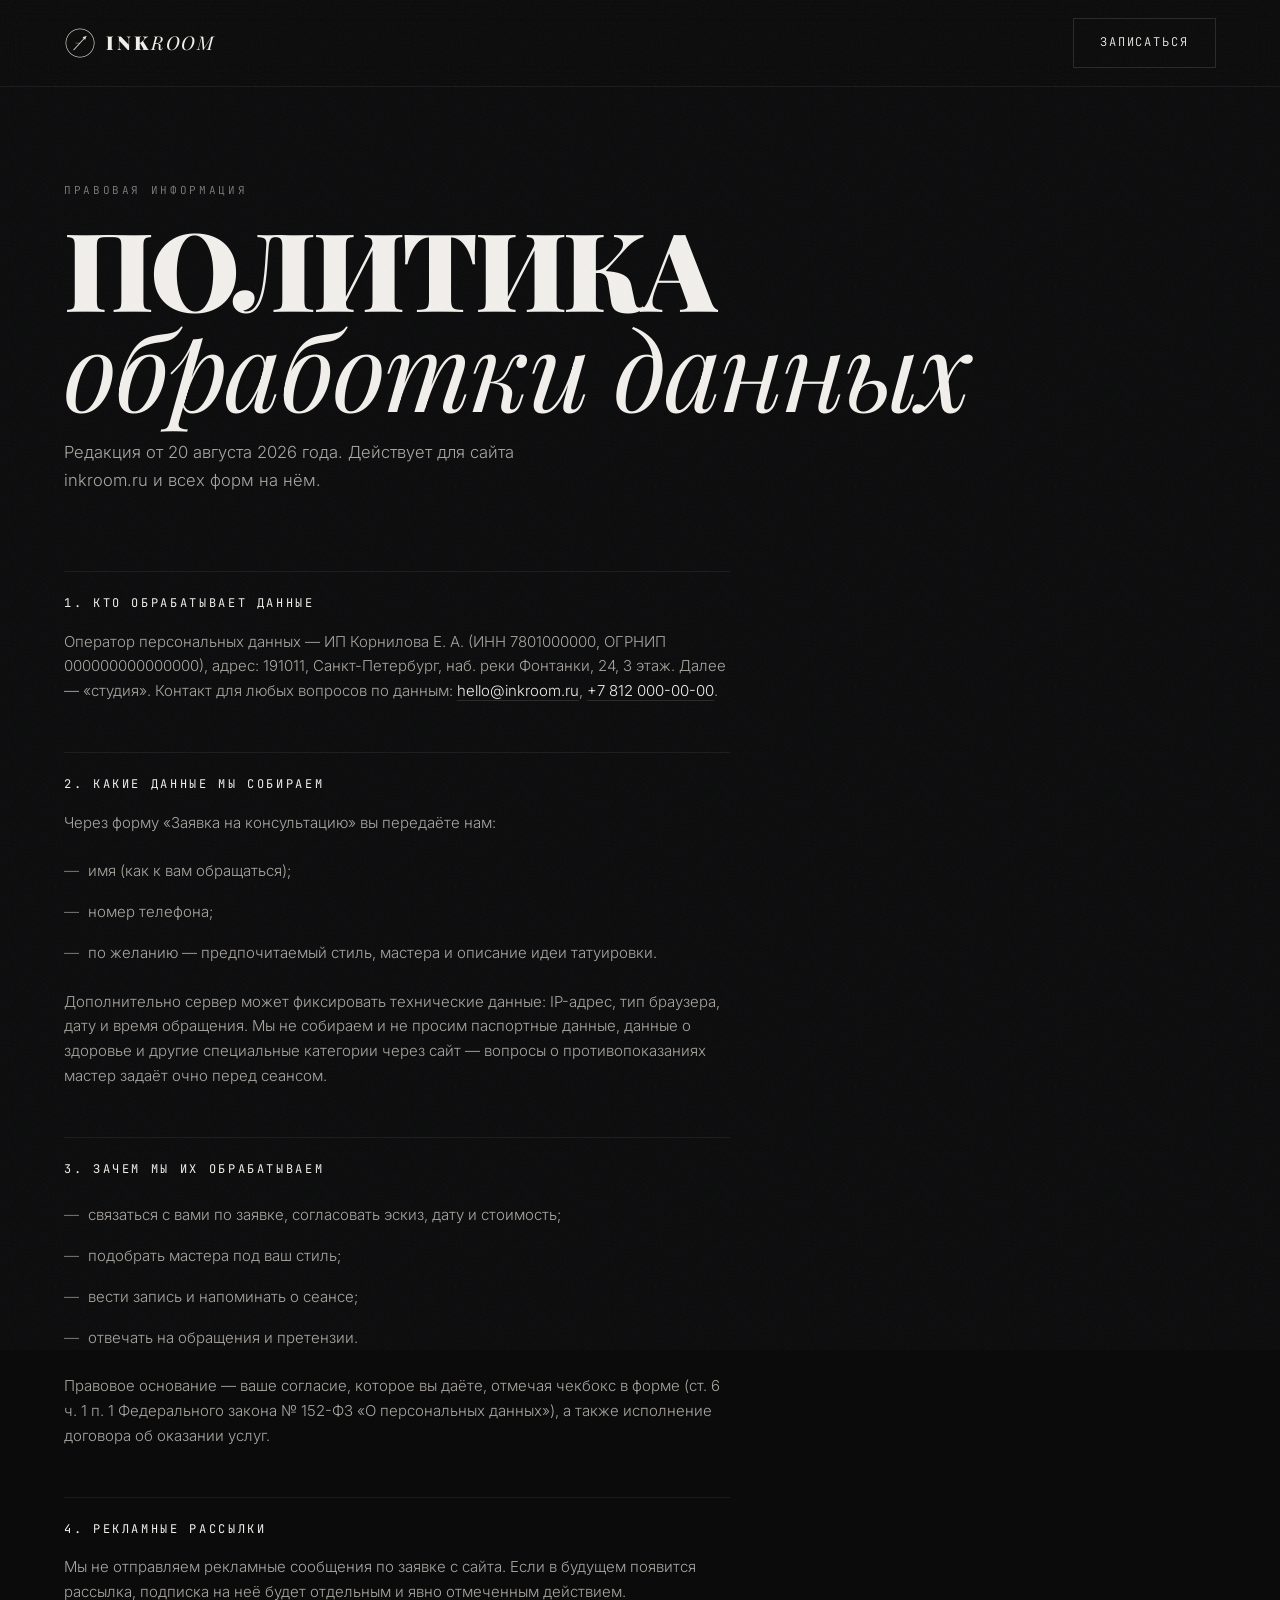
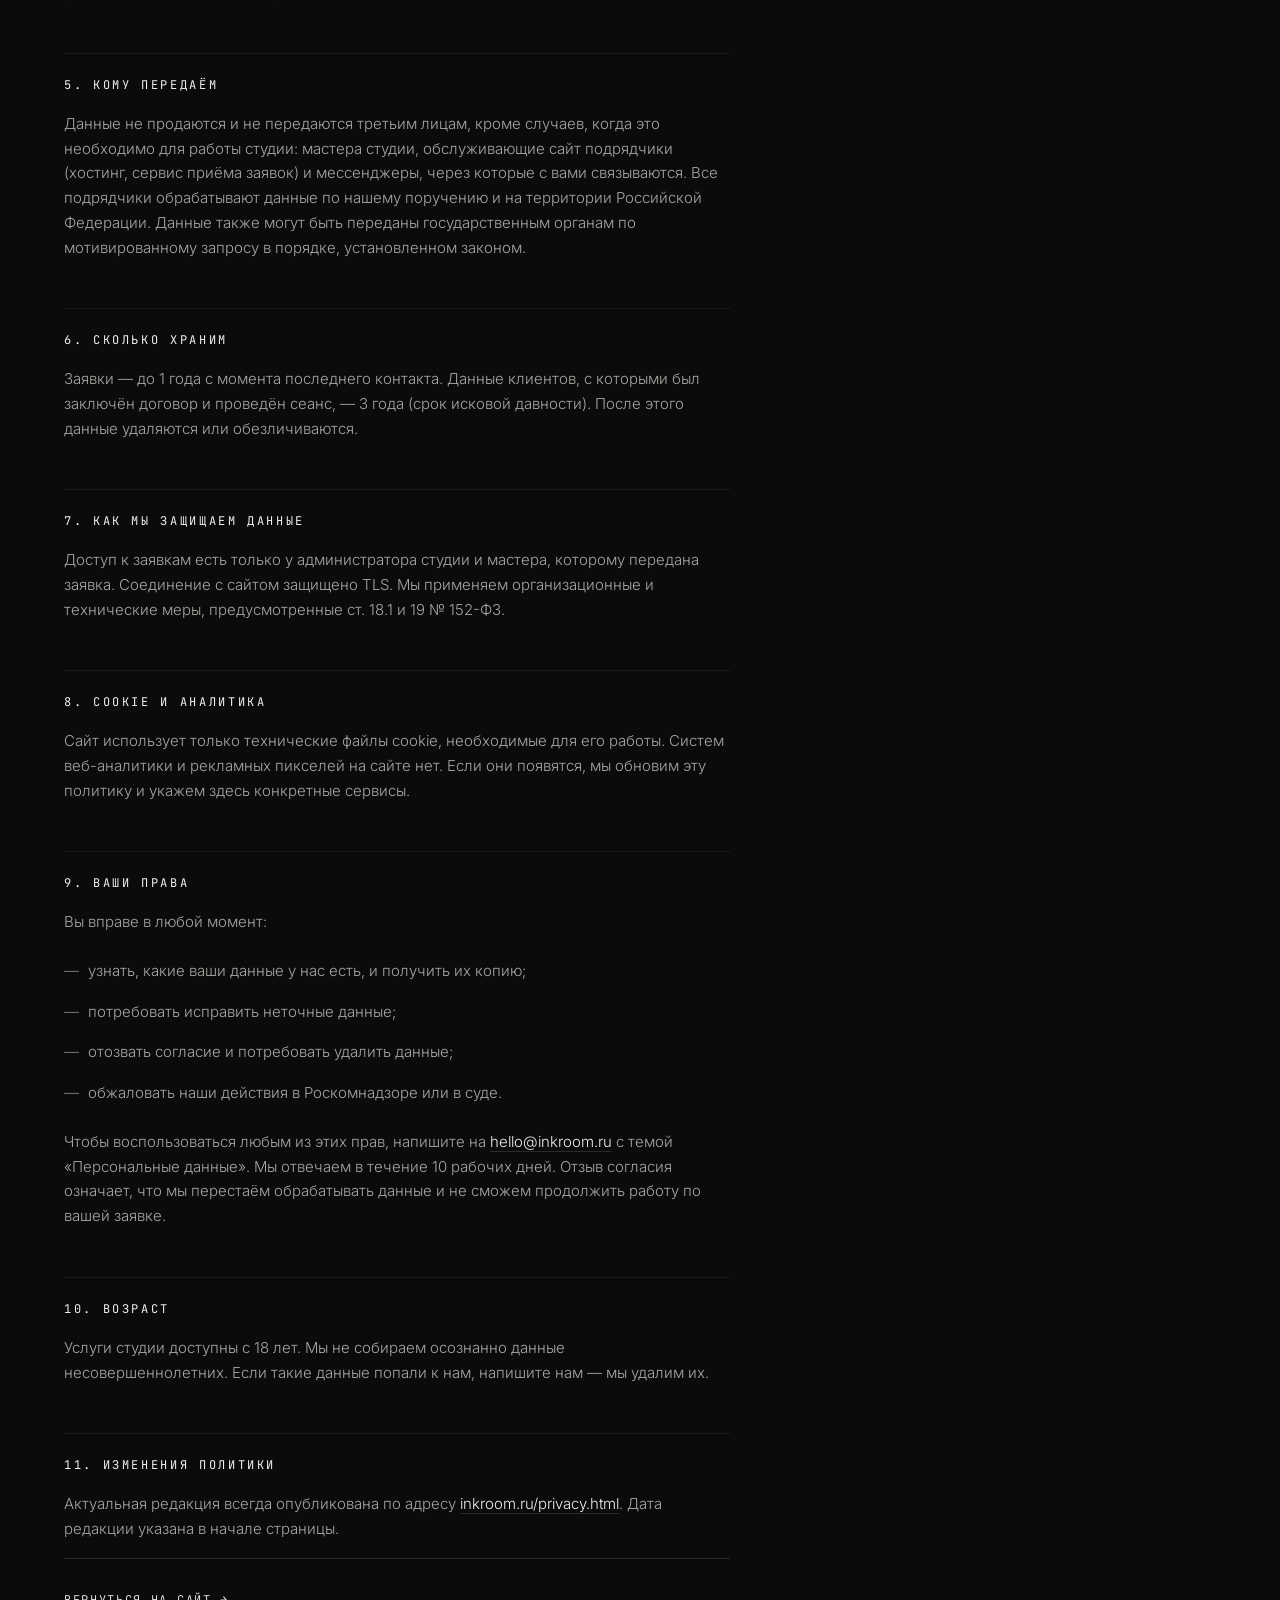
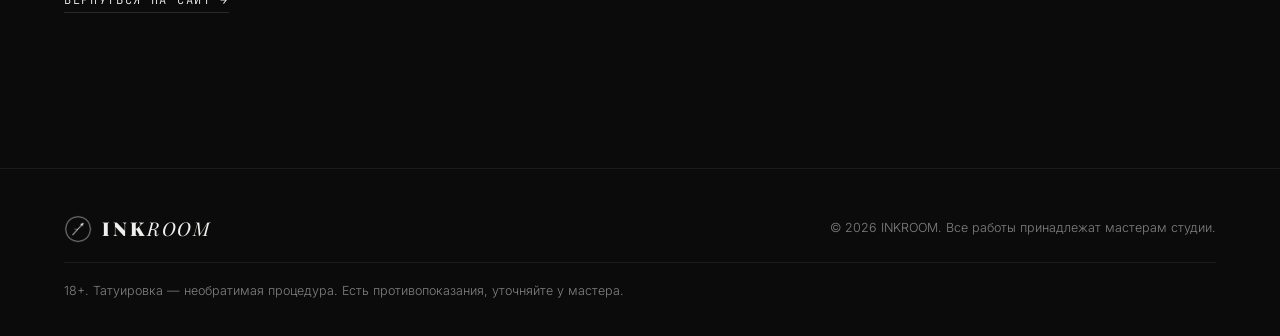
==== privacy.html @ 190ecb33 "фикс багов" ====
<!DOCTYPE html>
<html lang="ru">
<head>
<meta charset="UTF-8">
<meta name="viewport" content="width=device-width, initial-scale=1, viewport-fit=cover">
<title>Политика обработки персональных данных — INKROOM</title>
<meta name="description" content="Политика INKROOM в отношении обработки персональных данных: какие данные собираем через форму заявки, зачем, сколько храним и как их отозвать.">
<link rel="canonical" href="https://inkroom.ru/privacy.html">
<meta name="robots" content="index, follow">
<meta name="theme-color" content="#0b0b0c">
<link rel="icon" href="images/icon-32.png" sizes="32x32" type="image/png">
<link rel="apple-touch-icon" href="images/icon-180.png">
<link rel="manifest" href="manifest.webmanifest">
<meta property="og:type" content="article">
<meta property="og:locale" content="ru_RU">
<meta property="og:site_name" content="INKROOM">
<meta property="og:url" content="https://inkroom.ru/privacy.html">
<meta property="og:title" content="Политика обработки персональных данных — INKROOM">
<meta property="og:description" content="Какие данные мы собираем через форму заявки, зачем, сколько храним и как отозвать согласие.">
<meta property="og:image" content="https://inkroom.ru/images/hero.jpg">
<link rel="preconnect" href="https://fonts.googleapis.com">
<link rel="preconnect" href="https://fonts.gstatic.com" crossorigin>
<link href="https://fonts.googleapis.com/css2?family=Inter:wght@300;400;500&family=JetBrains+Mono&family=Playfair+Display:ital,wght@0,400;0,700;0,900;1,400&display=swap" rel="stylesheet">
<link rel="stylesheet" href="style.css">
</head>
<body>

<div class="grain" aria-hidden="true"></div>
<a class="skip-link" href="#main">К основному содержимому</a>

<header class="header is-stuck" id="header">
  <div class="header__inner">
    <a class="logo" href="index.html" aria-label="INKROOM — на главную">
      <img src="images/logo.png" alt="" class="logo__mark" width="34" height="34" decoding="async">
      <span class="logo__text">INK<em>ROOM</em></span>
    </a>
    <a class="btn btn--ghost" href="index.html#consult">Записаться</a>
  </div>
</header>

<main id="main">
<section class="section legal">
  <div class="container">
    <header class="sec-head">
      <span class="sec-index legal__index">Правовая информация</span>
      <h1 class="sec-title">Политика <em>обработки данных</em></h1>
      <p class="sec-note">Редакция от 20 августа 2026 года. Действует для сайта inkroom.ru и всех форм на нём.</p>
    </header>

    <div class="legal__body">
      <h2>1. Кто обрабатывает данные</h2>
      <p>
        Оператор персональных данных — ИП Корнилова Е. А. (ИНН 7801000000, ОГРНИП 000000000000000),
        адрес: 191011, Санкт-Петербург, наб. реки Фонтанки, 24, 3 этаж. Далее — «студия».
        Контакт для любых вопросов по данным: <a href="mailto:hello@inkroom.ru">hello@inkroom.ru</a>,
        <a href="tel:+78120000000">+7 812 000-00-00</a>.
      </p>

      <h2>2. Какие данные мы собираем</h2>
      <p>Через форму «Заявка на консультацию» вы передаёте нам:</p>
      <ul>
        <li>имя (как к вам обращаться);</li>
        <li>номер телефона;</li>
        <li>по желанию — предпочитаемый стиль, мастера и описание идеи татуировки.</li>
      </ul>
      <p>
        Дополнительно сервер может фиксировать технические данные: IP-адрес, тип браузера,
        дату и время обращения. Мы не собираем и не просим паспортные данные, данные о здоровье
        и другие специальные категории через сайт — вопросы о противопоказаниях мастер задаёт
        очно перед сеансом.
      </p>

      <h2>3. Зачем мы их обрабатываем</h2>
      <ul>
        <li>связаться с вами по заявке, согласовать эскиз, дату и стоимость;</li>
        <li>подобрать мастера под ваш стиль;</li>
        <li>вести запись и напоминать о сеансе;</li>
        <li>отвечать на обращения и претензии.</li>
      </ul>
      <p>
        Правовое основание — ваше согласие, которое вы даёте, отмечая чекбокс в форме
        (ст. 6 ч. 1 п. 1 Федерального закона № 152-ФЗ «О персональных данных»),
        а также исполнение договора об оказании услуг.
      </p>

      <h2>4. Рекламные рассылки</h2>
      <p>
        Мы не отправляем рекламные сообщения по заявке с сайта. Если в будущем появится рассылка,
        подписка на неё будет отдельным и явно отмеченным действием.
      </p>

      <h2>5. Кому передаём</h2>
      <p>
        Данные не продаются и не передаются третьим лицам, кроме случаев, когда это необходимо
        для работы студии: мастера студии, обслуживающие сайт подрядчики (хостинг, сервис приёма
        заявок) и мессенджеры, через которые с вами связываются. Все подрядчики обрабатывают
        данные по нашему поручению и на территории Российской Федерации.
        Данные также могут быть переданы государственным органам по мотивированному запросу
        в порядке, установленном законом.
      </p>

      <h2>6. Сколько храним</h2>
      <p>
        Заявки — до 1 года с момента последнего контакта. Данные клиентов, с которыми был
        заключён договор и проведён сеанс, — 3 года (срок исковой давности). После этого
        данные удаляются или обезличиваются.
      </p>

      <h2>7. Как мы защищаем данные</h2>
      <p>
        Доступ к заявкам есть только у администратора студии и мастера, которому передана заявка.
        Соединение с сайтом защищено TLS. Мы применяем организационные и технические меры,
        предусмотренные ст. 18.1 и 19 № 152-ФЗ.
      </p>

      <h2>8. Cookie и аналитика</h2>
      <p>
        Сайт использует только технические файлы cookie, необходимые для его работы.
        Систем веб-аналитики и рекламных пикселей на сайте нет. Если они появятся,
        мы обновим эту политику и укажем здесь конкретные сервисы.
      </p>

      <h2>9. Ваши права</h2>
      <p>Вы вправе в любой момент:</p>
      <ul>
        <li>узнать, какие ваши данные у нас есть, и получить их копию;</li>
        <li>потребовать исправить неточные данные;</li>
        <li>отозвать согласие и потребовать удалить данные;</li>
        <li>обжаловать наши действия в Роскомнадзоре или в суде.</li>
      </ul>
      <p>
        Чтобы воспользоваться любым из этих прав, напишите на
        <a href="mailto:hello@inkroom.ru">hello@inkroom.ru</a> с темой «Персональные данные».
        Мы отвечаем в течение 10 рабочих дней. Отзыв согласия означает, что мы перестаём
        обрабатывать данные и не сможем продолжить работу по вашей заявке.
      </p>

      <h2>10. Возраст</h2>
      <p>
        Услуги студии доступны с 18 лет. Мы не собираем осознанно данные несовершеннолетних.
        Если такие данные попали к нам, напишите нам — мы удалим их.
      </p>

      <h2>11. Изменения политики</h2>
      <p>
        Актуальная редакция всегда опубликована по адресу
        <a href="https://inkroom.ru/privacy.html">inkroom.ru/privacy.html</a>.
        Дата редакции указана в начале страницы.
      </p>

      <p class="legal__back"><a class="link-arrow" href="index.html">Вернуться на сайт</a></p>
    </div>
  </div>
</section>
</main>

<footer class="footer">
  <div class="container footer__inner">
    <a class="logo logo--footer" href="index.html" aria-label="INKROOM — на главную">
      <img src="images/logo.png" alt="" width="28" height="28" loading="lazy" decoding="async">
      <span class="logo__text">INK<em>ROOM</em></span>
    </a>
    <p class="footer__copy">© <span id="year">2026</span> INKROOM. Все работы принадлежат мастерам студии.</p>
    <p class="footer__legal">18+. Татуировка — необратимая процедура. Есть противопоказания, уточняйте у мастера.</p>
  </div>
</footer>

<script>document.getElementById('year').textContent = new Date().getFullYear();</script>
</body>
</html>
---- style.css ----
/* =========================================================
   INKROOM — dark editorial
   1. Токены и база
   2. Утилиты и типографика
   3. Кнопки, шапка, hero
   4. Секции
   5. Формы, футер, лайтбокс
   6. Адаптив
   ========================================================= */

/* ---------- 1. Токены ---------- */
:root{
  --bg:#0b0b0c;
  --bg-2:#111112;
  --bg-3:#161617;
  --ink:#f2f0ec;
  --ink-2:#a9a6a1;
  /* #6c6a67 давал ~3.6:1 на --bg и не проходил WCAG AA для мелкого текста */
  --ink-3:#838180;
  --line:rgba(242,240,236,.13);
  --line-2:rgba(242,240,236,.07);
  --accent:#e7e3da;

  --font-display:"Playfair Display",Georgia,"Times New Roman",serif;
  --font-sans:"Inter","Helvetica Neue",Arial,sans-serif;
  --font-mono:"JetBrains Mono","SF Mono",Menlo,monospace;

  --pad:clamp(20px,5vw,72px);
  --maxw:1440px;
  --sec-y:clamp(72px,11vw,160px);
  --ease:cubic-bezier(.22,.61,.36,1);
}

*,*::before,*::after{box-sizing:border-box}
html{scroll-behavior:smooth;-webkit-text-size-adjust:100%}
body{
  margin:0;
  background:var(--bg);
  color:var(--ink);
  font-family:var(--font-sans);
  font-size:clamp(15px,1.05vw,17px);
  line-height:1.65;
  font-weight:300;
  overflow-x:hidden;
  -webkit-font-smoothing:antialiased;
}
img{max-width:100%;display:block;height:auto}
/* <picture> не должен ломать layout: img остаётся прямым потомком грида/флекса */
picture{display:contents}
a{color:inherit;text-decoration:none}
button{font:inherit;color:inherit;background:none;border:0;cursor:pointer}
::selection{background:var(--ink);color:var(--bg)}

:focus-visible{outline:2px solid var(--ink);outline-offset:3px}
/* на светлой кнопке белый контур сливается с фоном — уводим тёмное кольцо внутрь */
.btn--solid:focus-visible{outline-color:var(--bg);outline-offset:-5px}
.price__badge:focus-visible,.filter.is-active:focus-visible{outline-color:var(--bg);outline-offset:-5px}

/* только для скринридеров */
.sr-only{
  position:absolute;width:1px;height:1px;padding:0;margin:-1px;
  overflow:hidden;clip:rect(0 0 0 0);clip-path:inset(50%);white-space:nowrap;border:0;
}
/* ловушка для ботов */
.hp{position:absolute;left:-9999px;width:1px;height:1px;overflow:hidden}

/* зернистость поверх всего */
.grain{
  position:fixed;inset:-50%;z-index:9999;pointer-events:none;opacity:.05;
  background-image:url("data:image/svg+xml,%3Csvg xmlns='http://www.w3.org/2000/svg' width='200' height='200'%3E%3Cfilter id='n'%3E%3CfeTurbulence type='fractalNoise' baseFrequency='.85' numOctaves='3'/%3E%3C/filter%3E%3Crect width='200' height='200' filter='url(%23n)'/%3E%3C/svg%3E");
  animation:grain 8s steps(6) infinite;
  will-change:transform;
}
/* постоянный композитинг fixed-слоя 150%×150% на слабых телефонах не окупается */
@media (max-width:640px),(prefers-reduced-data:reduce){
  .grain{animation:none;will-change:auto}
}
@keyframes grain{
  0%,100%{transform:translate(0,0)}
  20%{transform:translate(-3%,2%)}
  40%{transform:translate(2%,-3%)}
  60%{transform:translate(-2%,-2%)}
  80%{transform:translate(3%,1%)}
}

.skip-link{
  position:absolute;left:-9999px;top:0;z-index:10000;
  background:var(--ink);color:var(--bg);padding:12px 20px;
}
.skip-link:focus{left:12px;top:12px}

/* ---------- 2. Утилиты и типографика ---------- */
.container{
  width:100%;max-width:var(--maxw);margin:0 auto;
  padding-left:max(var(--pad),env(safe-area-inset-left));
  padding-right:max(var(--pad),env(safe-area-inset-right));
}
.section{padding-block:var(--sec-y);position:relative}
.section + .section{border-top:1px solid var(--line-2)}

.eyebrow{
  font-family:var(--font-mono);font-size:11px;letter-spacing:.28em;
  text-transform:uppercase;color:var(--ink-3);margin:0 0 24px;
}

.sec-head{margin-bottom:clamp(40px,6vw,80px);position:relative}
.sec-index{
  display:block;font-family:var(--font-mono);font-size:11px;letter-spacing:.3em;
  color:var(--ink-3);margin-bottom:18px;
}
.sec-index::after{content:" / 11"}
.sec-title{
  font-family:var(--font-display);
  font-weight:900;
  font-size:clamp(38px,8.5vw,110px);
  line-height:.92;
  letter-spacing:-.03em;
  margin:0;
  text-transform:uppercase;
}
.sec-title em{
  font-style:italic;font-weight:400;text-transform:none;
  letter-spacing:-.02em;
}
.sec-note{
  max-width:52ch;color:var(--ink-2);margin:22px 0 0;
  font-size:clamp(15px,1.3vw,18px);
}
.lead{font-size:clamp(18px,1.9vw,25px);line-height:1.45;color:var(--ink)}
.muted{color:var(--ink-3)}

/* появление при скролле */
.reveal{opacity:0;transform:translateY(28px);transition:opacity .9s var(--ease),transform .9s var(--ease)}
/* в hero не ждём observer: анимация стартует сразу после загрузки */
.hero .reveal{animation:heroIn .9s var(--ease) both}
.hero .delay-1{animation-delay:.09s}
.hero .delay-2{animation-delay:.18s}
.hero .delay-3{animation-delay:.3s}
.hero .delay-4{animation-delay:.4s}
@keyframes heroIn{from{opacity:0;transform:translateY(28px)}to{opacity:1;transform:none}}
.reveal.is-in{opacity:1;transform:none}
.delay-1{transition-delay:.09s}
.delay-2{transition-delay:.18s}
.delay-3{transition-delay:.27s}
.delay-4{transition-delay:.36s}

/* ---------- 3. Кнопки ---------- */
.btn{
  display:inline-flex;align-items:center;justify-content:center;gap:10px;
  padding:14px 26px;border:1px solid transparent;
  font-family:var(--font-mono);font-size:12px;letter-spacing:.16em;text-transform:uppercase;
  transition:background .35s var(--ease),color .35s var(--ease),border-color .35s var(--ease),transform .25s var(--ease);
  white-space:nowrap;
}
.btn--lg{padding:18px 34px;font-size:13px}
.btn--solid{background:var(--ink);color:var(--bg)}
.btn--solid:hover{background:transparent;color:var(--ink);border-color:var(--ink)}
.btn--line{border-color:var(--line);color:var(--ink)}
.btn--line:hover{border-color:var(--ink);background:var(--ink);color:var(--bg)}
.btn--ghost{border-color:var(--line)}
.btn--ghost:hover{border-color:var(--ink)}
.btn:active{transform:translateY(1px)}

.link-arrow{
  font-family:var(--font-mono);font-size:12px;letter-spacing:.14em;text-transform:uppercase;
  border-bottom:1px solid var(--line);padding-bottom:4px;transition:border-color .3s,letter-spacing .3s;
}
.link-arrow::after{content:" →"}
.link-arrow:hover{border-color:var(--ink);letter-spacing:.19em}

/* ---------- Шапка ---------- */
.header{
  position:fixed;top:0;left:0;right:0;z-index:100;
  transition:background .4s var(--ease),border-color .4s,backdrop-filter .4s;
  border-bottom:1px solid transparent;
}
.header.is-stuck{
  background:rgba(11,11,12,.82);
  -webkit-backdrop-filter:blur(14px);
  backdrop-filter:blur(14px);
  border-bottom-color:var(--line-2);
}
.header.is-hidden{transform:translateY(-100%);transition:transform .45s var(--ease)}
.header__inner{
  max-width:var(--maxw);margin:0 auto;
  padding:18px max(var(--pad),env(safe-area-inset-right)) 18px max(var(--pad),env(safe-area-inset-left));
  display:flex;align-items:center;justify-content:space-between;gap:30px;
}
.logo{display:flex;align-items:center;gap:10px}
.logo__mark{width:32px;height:32px;opacity:.95}
.logo__text{
  font-family:var(--font-display);font-weight:900;font-size:19px;
  letter-spacing:.16em;
}
.logo__text em{font-style:italic;font-weight:400;letter-spacing:.08em}

.nav{display:flex;align-items:center;gap:34px}
.nav__list{display:flex;gap:26px;list-style:none;margin:0;padding:0}
.nav__list a{
  font-family:var(--font-mono);font-size:11.5px;letter-spacing:.14em;text-transform:uppercase;
  color:var(--ink-2);position:relative;padding-block:6px;transition:color .3s;
}
.nav__list a::after{
  content:"";position:absolute;left:0;bottom:0;height:1px;width:0;background:var(--ink);
  transition:width .35s var(--ease);
}
.nav__list a:hover,.nav__list a.is-active{color:var(--ink)}
.nav__list a:hover::after,.nav__list a.is-active::after{width:100%}
.nav__cta{display:none}
.header__cta{display:inline-flex}

.burger{display:none;width:44px;height:44px;position:relative}
.burger span{
  position:absolute;left:11px;width:22px;height:1px;background:var(--ink);
  transition:transform .35s var(--ease),opacity .2s;
}
.burger span:nth-child(1){top:19px}
.burger span:nth-child(2){top:25px}
.burger[aria-expanded="true"] span:nth-child(1){transform:translateY(3px) rotate(45deg)}
.burger[aria-expanded="true"] span:nth-child(2){transform:translateY(-3px) rotate(-45deg)}

/* ---------- HERO ---------- */
.hero{
  position:relative;min-height:100vh;min-height:100svh;display:flex;flex-direction:column;justify-content:flex-end;
  padding-block:140px clamp(28px,5vw,56px);overflow:hidden;
}
.hero__media{position:absolute;inset:0;z-index:-2}
.hero__media img{width:100%;height:100%;object-fit:cover;object-position:center 30%;opacity:.62}
.hero::after{
  content:"";position:absolute;inset:0;z-index:-1;
  background:
    linear-gradient(180deg,rgba(11,11,12,.9) 0%,rgba(11,11,12,.25) 35%,rgba(11,11,12,.92) 88%),
    radial-gradient(70% 55% at 20% 70%,rgba(11,11,12,.75),transparent 70%);
}
.hero__content{position:relative}
.hero__title{
  font-family:var(--font-display);font-weight:900;
  font-size:clamp(52px,13.5vw,190px);
  line-height:.86;letter-spacing:-.045em;text-transform:uppercase;
  margin:0 0 clamp(32px,5vw,60px);
}
.hero__title .line{display:block}
.hero__title .line:nth-child(2){padding-left:clamp(0px,7vw,150px)}
.hero__title em{
  margin-left:.12em;font-style:italic;font-weight:400;text-transform:lowercase;letter-spacing:-.02em;
}
.hero__bottom{
  display:flex;flex-wrap:wrap;align-items:flex-end;justify-content:space-between;
  gap:34px;border-top:1px solid var(--line);padding-top:28px;
}
.hero__lead{max-width:46ch;margin:0;color:var(--ink-2);font-size:clamp(15px,1.25vw,18px)}
.hero__actions{display:flex;flex-wrap:wrap;gap:12px}

.hero__stats{
  position:relative;width:100%;max-width:var(--maxw);margin:clamp(40px,6vw,72px) auto 0;
  padding-left:max(var(--pad),env(safe-area-inset-left));
  padding-right:max(var(--pad),env(safe-area-inset-right));
  display:grid;grid-template-columns:repeat(4,1fr);
  border-block:1px solid var(--line-2);
}
.hero__stats .stat{padding:22px clamp(8px,1.6vw,24px);border-left:1px solid var(--line-2)}
.hero__stats .stat:first-child{border-left:0;padding-left:0}
.stat__num{
  display:block;font-family:var(--font-display);font-weight:700;
  font-size:clamp(26px,3.4vw,46px);line-height:1;letter-spacing:-.02em;
}
.stat__label{
  display:block;margin-top:8px;font-family:var(--font-mono);font-size:10.5px;
  letter-spacing:.18em;text-transform:uppercase;color:var(--ink-3);
}
.hero__scroll{
  position:absolute;right:max(var(--pad),env(safe-area-inset-right));bottom:clamp(120px,17vw,190px);
  writing-mode:vertical-rl;font-family:var(--font-mono);font-size:10px;
  letter-spacing:.3em;text-transform:uppercase;color:var(--ink-3);
  display:flex;align-items:center;gap:12px;
}
.hero__scroll span{width:1px;height:60px;background:linear-gradient(var(--ink-3),transparent);animation:scrollLine 2.4s var(--ease) infinite}
@keyframes scrollLine{0%{transform:scaleY(.2);transform-origin:top}50%{transform:scaleY(1);transform-origin:top}51%{transform-origin:bottom}100%{transform:scaleY(.2);transform-origin:bottom}}

/* ---------- Бегущая строка ---------- */
.marquee{overflow:hidden;border-block:1px solid var(--line-2);padding-block:20px;background:var(--bg-2)}
.marquee__track{
  display:flex;align-items:center;gap:34px;width:max-content;
  animation:marquee 38s linear infinite;
  will-change:transform;
}
.marquee span{
  font-family:var(--font-display);font-weight:900;text-transform:uppercase;
  font-size:clamp(22px,3.6vw,50px);letter-spacing:-.02em;color:transparent;
  -webkit-text-stroke:1px var(--ink-3);
}
.marquee span:nth-child(4n+1){color:var(--ink);-webkit-text-stroke:0}
.marquee i{color:var(--ink-3);font-size:14px;font-style:normal}
@keyframes marquee{to{transform:translateX(-50%)}}

/* ---------- 4. О студии ---------- */
.about__grid{display:grid;grid-template-columns:1fr 1fr;gap:clamp(30px,5vw,80px);align-items:start}
.about__text p{margin:0 0 22px;color:var(--ink-2)}
.about__text .lead{color:var(--ink)}
.about__list{list-style:none;margin:34px 0 0;padding:0;border-top:1px solid var(--line-2)}
.about__list li{
  padding:18px 0;border-bottom:1px solid var(--line-2);color:var(--ink-2);font-size:15px;
}
.about__list strong{color:var(--ink);font-weight:500}
.about__media{display:grid;grid-template-columns:repeat(6,1fr);gap:16px}
.about__fig{margin:0;overflow:hidden;position:relative}
.about__fig img{width:100%;height:100%;object-fit:cover;transition:transform 1.1s var(--ease);filter:grayscale(.5) contrast(1.04)}
.about__fig:hover img{transform:scale(1.05)}
.about__fig--1{grid-column:1/6;aspect-ratio:4/3}
.about__fig--2{grid-column:2/7;aspect-ratio:16/10;margin-top:-8%}
.about__fig figcaption{
  position:absolute;left:0;bottom:0;padding:10px 14px;background:rgba(11,11,12,.75);
  font-family:var(--font-mono);font-size:10px;letter-spacing:.18em;text-transform:uppercase;color:var(--ink-2);
}

/* ---------- Мастера ---------- */
.masters__grid{display:grid;grid-template-columns:repeat(4,1fr);gap:clamp(16px,2.2vw,30px)}
.master{border-top:1px solid var(--line);padding-top:20px}
.master__photo{position:relative;aspect-ratio:3/4;overflow:hidden;background:var(--bg-3)}
.master__photo img{
  width:100%;height:100%;object-fit:cover;filter:grayscale(1) contrast(1.06);
  transition:transform 1.1s var(--ease),filter .6s;
}
.master:hover .master__photo img{transform:scale(1.06);filter:grayscale(.4)}
.master__initials{
  position:absolute;inset:0;display:grid;place-items:center;
  font-family:var(--font-display);font-weight:900;font-size:clamp(56px,7vw,96px);
  color:rgba(242,240,236,.16);letter-spacing:.04em;pointer-events:none;
  transition:color .5s var(--ease);
}
.master:hover .master__initials{color:rgba(242,240,236,.06)}
.master__body{padding-top:20px}
.master__name{
  font-family:var(--font-display);font-weight:700;font-size:clamp(22px,2.2vw,30px);
  margin:0 0 6px;letter-spacing:-.02em;
}
.master__role{
  font-family:var(--font-mono);font-size:11px;letter-spacing:.18em;text-transform:uppercase;
  color:var(--ink-3);margin:0 0 16px;
}
.master__bio{color:var(--ink-2);font-size:14.5px;margin:0 0 20px}
.master__meta{list-style:none;margin:0 0 22px;padding:0;border-top:1px solid var(--line-2)}
.master__meta li{
  display:flex;justify-content:space-between;gap:10px;padding:9px 0;
  border-bottom:1px solid var(--line-2);font-size:13.5px;
}
.master__meta span{
  font-family:var(--font-mono);font-size:10.5px;letter-spacing:.16em;
  text-transform:uppercase;color:var(--ink-3);
}

/* ---------- Портфолио ---------- */
.filters{display:flex;flex-wrap:wrap;gap:10px;margin-bottom:34px}
.filter{flex:0 0 auto}
.filter{
  padding:10px 20px;border:1px solid var(--line);
  font-family:var(--font-mono);font-size:11px;letter-spacing:.16em;text-transform:uppercase;
  color:var(--ink-2);transition:.35s var(--ease);
}
.filter:hover{border-color:var(--ink);color:var(--ink)}
.filter.is-active{background:var(--ink);color:var(--bg);border-color:var(--ink)}

.gallery{
  display:grid;grid-template-columns:repeat(4,1fr);
  grid-auto-rows:minmax(200px,auto);gap:clamp(10px,1.4vw,20px);
  /* --wide/--tall оставляли дыры в сетке на планшете */
  grid-auto-flow:dense;
}
.work{
  margin:0;position:relative;overflow:hidden;background:var(--bg-3);cursor:zoom-in;
  aspect-ratio:4/5;transition:opacity .45s var(--ease),transform .45s var(--ease);
}
.work--tall{grid-row:span 2;aspect-ratio:4/9}
.work--wide{grid-column:span 2;aspect-ratio:8/5}
.work img{
  width:100%;height:100%;object-fit:cover;
  transition:transform 1.2s var(--ease),filter .6s var(--ease);
  filter:grayscale(.7) brightness(.88) contrast(1.06);
}
.work:hover img{transform:scale(1.07);filter:grayscale(0) brightness(1.03) contrast(1)}
.work figcaption{
  position:absolute;inset:auto 0 0 0;padding:20px;
  background:linear-gradient(transparent,rgba(11,11,12,.92));
  transform:translateY(12px);opacity:0;transition:.45s var(--ease);
}
.work:hover figcaption,.work:focus-within figcaption{transform:none;opacity:1}
.work__title{display:block;font-family:var(--font-display);font-size:19px;font-weight:700;letter-spacing:-.01em}
.work__meta{
  display:block;margin-top:5px;font-family:var(--font-mono);font-size:10px;
  letter-spacing:.16em;text-transform:uppercase;color:var(--ink-3);
}
.work.is-hidden{display:none}
.gallery__empty{margin-top:30px;color:var(--ink-3);font-family:var(--font-mono);font-size:12px;letter-spacing:.1em}

.portfolio__cta{
  margin-top:clamp(40px,6vw,70px);padding-top:34px;border-top:1px solid var(--line-2);
  display:flex;flex-wrap:wrap;align-items:center;justify-content:space-between;gap:22px;
}
.portfolio__cta p{margin:0;max-width:48ch;color:var(--ink-2)}

/* ---------- Стили ---------- */
.styles__list{border-top:1px solid var(--line)}
.style-row{
  display:grid;grid-template-columns:80px minmax(200px,1.1fr) 2fr 140px;
  gap:clamp(14px,2.5vw,40px);align-items:center;
  padding:clamp(22px,3vw,38px) 0;border-bottom:1px solid var(--line);
  position:relative;transition:padding-left .5s var(--ease);
}
.style-row__num{font-family:var(--font-mono);font-size:11px;letter-spacing:.2em;color:var(--ink-3)}
.style-row__name{
  font-family:var(--font-display);font-weight:900;text-transform:uppercase;
  font-size:clamp(26px,3.6vw,52px);line-height:1;letter-spacing:-.03em;margin:0;
  transition:color .4s;
}
.style-row__desc{margin:0;color:var(--ink-2);font-size:15px;max-width:56ch}
.style-row__tag{
  font-family:var(--font-mono);font-size:11px;letter-spacing:.16em;
  text-transform:uppercase;color:var(--ink-3);text-align:right;
}
.style-row__img{
  position:absolute;right:clamp(120px,16vw,260px);top:50%;
  width:clamp(150px,15vw,230px);aspect-ratio:1;overflow:hidden;
  transform:translateY(-50%) scale(.85) rotate(-3deg);
  opacity:0;pointer-events:none;transition:.55s var(--ease);z-index:2;
}
.style-row__img img{width:100%;height:100%;object-fit:cover;filter:grayscale(.4) contrast(1.05)}
/* на тач-устройствах :hover залипает после тапа — сдвиг строки только для мыши */
@media (hover:hover){
  .style-row:hover{padding-left:16px}
  .style-row:hover .style-row__name{color:var(--accent)}
  .style-row:hover .style-row__img{opacity:1;transform:translateY(-50%) scale(1) rotate(-2deg)}
}

/* ---------- Процесс ---------- */
.steps{list-style:none;margin:0;padding:0;display:grid;grid-template-columns:repeat(5,1fr);gap:1px;background:var(--line-2)}
.step{background:var(--bg);padding:clamp(24px,2.6vw,34px) clamp(18px,2vw,28px)}
.step__num{
  font-family:var(--font-display);font-weight:900;font-size:clamp(40px,5vw,68px);
  line-height:1;color:transparent;-webkit-text-stroke:1px var(--ink-3);display:block;margin-bottom:22px;
  transition:.5s var(--ease);
}
.step:hover .step__num{color:var(--ink);-webkit-text-stroke:0}
.step__title{font-size:18px;font-weight:500;margin:0 0 10px;letter-spacing:-.01em}
.step p{margin:0;color:var(--ink-2);font-size:14.5px}

/* ---------- Подготовка ---------- */
.prep__cols{display:grid;grid-template-columns:1fr 1fr;gap:1px;background:var(--line-2);border:1px solid var(--line-2)}
.prep__col{background:var(--bg);padding:clamp(26px,3.4vw,48px)}
.prep__col h3{
  font-family:var(--font-mono);font-size:12px;letter-spacing:.24em;text-transform:uppercase;
  margin:0 0 26px;display:flex;align-items:center;gap:12px;color:var(--ink);
}
.prep__col h3 span{
  width:26px;height:26px;display:grid;place-items:center;border:1px solid var(--line);font-size:14px;
}
.prep__col--do h3 span{background:var(--ink);color:var(--bg);border-color:var(--ink)}
.prep__col ul{list-style:none;margin:0;padding:0}
.prep__col li{
  padding:15px 0 15px 24px;border-bottom:1px solid var(--line-2);
  color:var(--ink-2);font-size:15px;position:relative;
}
.prep__col li::before{content:"—";position:absolute;left:0;color:var(--ink-3)}
.prep__col li:last-child{border-bottom:0}
.prep__col--dont li{color:var(--ink-3)}
.prep__note{
  margin:26px 0 0;padding:22px 26px;border:1px solid var(--line-2);
  color:var(--ink-2);font-size:14.5px;background:var(--bg-2);
}

/* ---------- Отзывы ---------- */
.reviews__viewport{overflow:hidden}
.reviews__track{display:flex;transition:transform .7s var(--ease);will-change:transform}
.review{
  flex:0 0 100%;margin:0;padding:0 clamp(0px,3vw,40px);
}
.review p{
  font-family:var(--font-display);font-style:italic;font-weight:400;
  font-size:clamp(21px,3.2vw,44px);line-height:1.28;letter-spacing:-.02em;margin:0 0 30px;
  max-width:22ch;
}
.review p::before{content:"«"}
.review p::after{content:"»"}
.review footer{display:flex;flex-wrap:wrap;gap:8px 22px;align-items:baseline;border-top:1px solid var(--line-2);padding-top:18px}
.review__name{font-size:15px}
.review__meta{font-family:var(--font-mono);font-size:10.5px;letter-spacing:.18em;text-transform:uppercase;color:var(--ink-3)}
.reviews__controls{display:flex;flex-wrap:wrap;align-items:center;gap:18px;margin-top:44px}
.rbtn{
  width:52px;height:52px;border:1px solid var(--line);display:grid;place-items:center;
  transition:.35s var(--ease);font-size:16px;
}
.rbtn:hover{background:var(--ink);color:var(--bg);border-color:var(--ink)}
.rbtn--play{margin-left:auto;font-size:12px;letter-spacing:.1em}
.reviews__dots{display:flex;gap:8px;margin-left:6px}
.reviews__dots button{width:26px;height:2px;background:var(--line);transition:background .3s}
.reviews__dots button[aria-current="true"]{background:var(--ink)}
.reviews__dots button:focus-visible{outline-offset:6px}

/* ---------- Цены ---------- */
.price-grid{display:grid;grid-template-columns:repeat(3,1fr);gap:1px;background:var(--line-2);border:1px solid var(--line-2)}
.price{background:var(--bg);padding:clamp(28px,3.2vw,44px);display:flex;flex-direction:column;position:relative}
.price--accent{background:var(--bg-2)}
.price__badge{
  position:absolute;top:0;right:0;background:var(--ink);color:var(--bg);
  font-family:var(--font-mono);font-size:9.5px;letter-spacing:.18em;text-transform:uppercase;padding:7px 12px;
}
.price__name{font-family:var(--font-display);font-weight:700;font-size:clamp(24px,2.6vw,34px);margin:0 0 6px;letter-spacing:-.02em}
.price__size{font-family:var(--font-mono);font-size:11px;letter-spacing:.16em;text-transform:uppercase;color:var(--ink-3);margin:0 0 28px}
.price__val{
  font-family:var(--font-display);font-weight:900;font-size:clamp(34px,4.6vw,60px);
  line-height:1;letter-spacing:-.03em;margin:0 0 28px;
}
.price__val span{font-size:.5em;font-weight:400;color:var(--ink-3)}
.price ul{list-style:none;margin:0 0 32px;padding:0;border-top:1px solid var(--line-2);flex:1}
.price li{padding:13px 0;border-bottom:1px solid var(--line-2);color:var(--ink-2);font-size:14.5px}
.price .btn{align-self:flex-start}
.price-notes{
  list-style:none;margin:34px 0 0;padding:0;display:grid;
  grid-template-columns:repeat(3,1fr);gap:22px;
}
.price-notes li{color:var(--ink-3);font-size:13.5px;padding-top:18px;border-top:1px solid var(--line-2)}
.price-notes strong{color:var(--ink-2);font-weight:500}

/* ---------- FAQ ---------- */
.accordion{border-top:1px solid var(--line)}
.acc{border-bottom:1px solid var(--line)}
.acc__head{
  width:100%;display:flex;align-items:center;justify-content:space-between;gap:24px;
  padding:clamp(20px,2.6vw,30px) 0;text-align:left;
  font-family:var(--font-display);font-weight:700;
  font-size:clamp(18px,2.3vw,30px);letter-spacing:-.02em;transition:color .3s,padding-left .4s var(--ease);
}
@media (hover:hover){.acc__head:hover{padding-left:12px;color:var(--accent)}}
.acc__icon{position:relative;width:20px;height:20px;flex:0 0 20px}
.acc__icon::before,.acc__icon::after{
  content:"";position:absolute;background:var(--ink);transition:transform .4s var(--ease);
}
.acc__icon::before{top:9px;left:0;width:20px;height:1px}
.acc__icon::after{left:9px;top:0;width:1px;height:20px}
.acc.is-open .acc__icon::after{transform:rotate(90deg) scaleX(0)}
.acc__body{overflow:hidden;height:0;transition:height .45s var(--ease)}
/* закрытый ответ уходит из потока и из дерева доступности (атрибут hidden) */
.acc__body[hidden]{display:none}
.acc__inner{padding:0 0 30px;max-width:78ch}
.acc__inner p{margin:0;color:var(--ink-2)}

/* ---------- 5. Форма ---------- */
.consult{background:var(--bg-2)}
.consult__grid{display:grid;grid-template-columns:1fr 1fr;gap:clamp(36px,6vw,90px);align-items:start}
.consult__lead{color:var(--ink-2);max-width:44ch;margin:24px 0 0;font-size:clamp(15px,1.3vw,18px)}
.consult__benefits{list-style:none;margin:34px 0 0;padding:0}
.consult__benefits li{
  padding:14px 0 14px 30px;border-bottom:1px solid var(--line-2);
  position:relative;color:var(--ink-2);font-size:14.5px;
}
.consult__benefits li::before{content:"→";position:absolute;left:0;color:var(--ink-3)}
.consult__alt{margin-top:28px;color:var(--ink-3);font-size:14px}
.consult__alt a{color:var(--ink);border-bottom:1px solid var(--line)}
.consult__alt a:hover{border-color:var(--ink)}

.form{display:grid;grid-template-columns:1fr 1fr;gap:22px}
.field{display:flex;flex-direction:column;gap:8px;min-width:0}
.field--full{grid-column:1/-1}
.field label{
  font-family:var(--font-mono);font-size:10.5px;letter-spacing:.2em;
  text-transform:uppercase;color:var(--ink-3);
}
.field input,.field select,.field textarea{
  width:100%;background:transparent;border:0;border-bottom:1px solid var(--line);
  color:var(--ink);font-family:var(--font-sans);font-size:16px;font-weight:300;
  padding:12px 0;transition:border-color .35s;border-radius:0;
}
.field textarea{resize:vertical;min-height:96px}
.field select{appearance:none;cursor:pointer;
  background-image:linear-gradient(45deg,transparent 50%,var(--ink-3) 50%),linear-gradient(135deg,var(--ink-3) 50%,transparent 50%);
  background-position:calc(100% - 12px) 22px,calc(100% - 7px) 22px;
  background-size:5px 5px,5px 5px;background-repeat:no-repeat;padding-right:28px;
}
.field select option{background:var(--bg-2);color:var(--ink)}
.field input::placeholder,.field textarea::placeholder{color:var(--ink-3);opacity:.6}
.field input:focus,.field select:focus,.field textarea:focus{outline:none;border-bottom-color:var(--ink)}
.field.has-error input,.field.has-error select,.field.has-error textarea{border-bottom-color:#c8615a}
.field__err{font-family:var(--font-mono);font-size:10.5px;letter-spacing:.1em;color:#c8615a;min-height:14px}
/* подсветка поля, заполненного из карточки мастера/тарифа: класс, чтобы не затирать .has-error */
.field .is-flash{border-bottom-color:var(--ink);transition:border-color .3s}
.field.has-error .is-flash{border-bottom-color:#c8615a}

.check{flex-direction:row;align-items:flex-start;gap:12px;flex-wrap:wrap;padding-top:6px}
.check input{width:18px;height:18px;flex:0 0 18px;accent-color:var(--ink);margin-top:2px}
.check label{
  font-family:var(--font-sans);font-size:13.5px;letter-spacing:0;text-transform:none;
  color:var(--ink-2);flex:1;min-width:200px;line-height:1.5;
}
.check label a{border-bottom:1px solid var(--line)}
.check .field__err{flex-basis:100%}
.form__submit{grid-column:1/-1;justify-self:start}
.form__hint{grid-column:1/-1;margin:0;font-size:12.5px;color:var(--ink-3)}
.form__success{
  grid-column:1/-1;margin:0;padding:18px 22px;border:1px solid var(--line);
  background:var(--bg-3);color:var(--ink);font-size:14.5px;
}

/* ---------- Контакты ---------- */
.contacts__grid{display:grid;grid-template-columns:repeat(4,1fr);gap:clamp(22px,3vw,44px);border-top:1px solid var(--line-2)}
.contacts__col{padding-top:26px}
.contacts__col h3{
  font-family:var(--font-mono);font-size:10.5px;letter-spacing:.22em;text-transform:uppercase;
  color:var(--ink-3);margin:0 0 16px;font-weight:400;
}
.contacts__col p{margin:0 0 12px;font-size:15px;line-height:1.7}
.contacts__col a{border-bottom:1px solid var(--line);transition:border-color .3s}
.contacts__col a:hover{border-color:var(--ink)}
.socials{display:flex;flex-wrap:wrap;gap:16px;font-family:var(--font-mono);font-size:11px;letter-spacing:.14em;text-transform:uppercase}
.contacts__map{
  display:block;margin-top:clamp(34px,5vw,60px);aspect-ratio:21/7;position:relative;
  border:1px solid var(--line-2);overflow:hidden;background:var(--bg-2);
}
.contacts__map img{
  width:100%;height:100%;object-fit:cover;object-position:center 42%;
  filter:grayscale(.7) brightness(.6);transition:transform 1.2s var(--ease),filter .6s var(--ease);
}
.contacts__map:hover img{transform:scale(1.04);filter:grayscale(.2) brightness(.75)}
.contacts__map::after{
  content:"";position:absolute;inset:0;
  background:linear-gradient(90deg,rgba(11,11,12,.85),rgba(11,11,12,.15) 60%);
}
.contacts__map-label{
  position:absolute;left:24px;bottom:22px;z-index:2;font-family:var(--font-mono);
  font-size:11px;letter-spacing:.16em;text-transform:uppercase;color:var(--ink-2);
}
.contacts__map:hover .contacts__map-label{color:var(--ink)}

/* ---------- Футер ---------- */
.footer{border-top:1px solid var(--line-2);padding-block:44px calc(34px + env(safe-area-inset-bottom))}
.footer__inner{
  display:flex;flex-wrap:wrap;align-items:center;gap:18px 34px;justify-content:space-between;
}
.footer__copy,.footer__legal,.footer__credits{margin:0;font-size:12.5px;color:var(--ink-3)}
.footer__credits{flex-basis:100%;order:4;padding-top:6px}
.footer__credits a{border-bottom:1px solid var(--line)}
.footer__credits a:hover{color:var(--ink);border-color:var(--ink)}
.footer__legal{flex-basis:100%;order:5;padding-top:18px;border-top:1px solid var(--line-2)}
.footer__up{font-family:var(--font-mono);font-size:11px;letter-spacing:.16em;text-transform:uppercase;color:var(--ink-2)}
.footer__up:hover{color:var(--ink)}

/* ---------- Лайтбокс ---------- */
.lightbox{
  position:fixed;inset:0;z-index:200;background:rgba(8,8,9,.985);
  display:flex;align-items:center;justify-content:center;gap:clamp(8px,2vw,30px);
  padding:clamp(16px,4vw,50px);
  padding-bottom:calc(clamp(16px,4vw,50px) + env(safe-area-inset-bottom));
  opacity:0;transition:opacity .35s var(--ease);
}
.lightbox.is-open{opacity:1}
.lightbox__fig{margin:0;max-width:min(900px,100%);max-height:100%;display:flex;flex-direction:column;gap:16px}
.lightbox__fig img{max-height:78vh;object-fit:contain;margin-inline:auto}
.lightbox__fig figcaption{
  text-align:center;font-family:var(--font-mono);font-size:11px;
  letter-spacing:.16em;text-transform:uppercase;color:var(--ink-3);
}
.lightbox__close{position:absolute;top:20px;right:24px;font-size:20px;width:44px;height:44px}
.lightbox__nav{
  width:52px;height:52px;flex:0 0 52px;border:1px solid var(--line);
  display:grid;place-items:center;font-size:18px;transition:.3s;
}
.lightbox__nav:hover,.lightbox__close:hover{background:var(--ink);color:var(--bg)}
body.no-scroll{overflow:hidden}

/* ---------- Правовая страница ---------- */
.legal{padding-top:calc(var(--sec-y) + 40px)}
.legal__index{letter-spacing:.24em;text-transform:uppercase}
.legal__index::after{content:none}
.legal__body{max-width:74ch}
.legal__body h2{
  font-family:var(--font-mono);font-size:12px;letter-spacing:.22em;text-transform:uppercase;
  color:var(--ink);font-weight:400;margin:48px 0 16px;padding-top:22px;border-top:1px solid var(--line-2);
}
.legal__body p{color:var(--ink-2);margin:0 0 16px}
.legal__body ul{margin:0 0 16px;padding:0;list-style:none}
.legal__body li{
  position:relative;padding:8px 0 8px 24px;color:var(--ink-2);font-size:15px;
}
.legal__body li::before{content:"—";position:absolute;left:0;color:var(--ink-3)}
.legal__body a{color:var(--ink);border-bottom:1px solid var(--line)}
.legal__body a:hover{border-color:var(--ink)}
.legal__back{margin-top:48px;padding-top:28px;border-top:1px solid var(--line)}
.legal__back a{border-bottom:1px solid var(--line)}

/* ---------- 6. Адаптив ---------- */
@media (max-width:1180px){
  /* 10 пунктов меню + логотип + CTA перестают помещаться в строку раньше, чем на 980 */
  .nav{
    position:fixed;inset:0;background:var(--bg);flex-direction:column;
    justify-content:center;gap:40px;transform:translateY(-100%);
    transition:transform .55s var(--ease);z-index:99;
    overflow-y:auto;padding:96px max(24px,env(safe-area-inset-left)) 48px;
  }
  .nav.is-open{transform:none}
  .nav__list{flex-direction:column;text-align:center;gap:20px}
  .nav__list a{font-size:15px;letter-spacing:.2em}
  .nav__cta{display:inline-flex}
  .header__cta{display:none}
  .burger{display:block;z-index:101}
  .logo{position:relative;z-index:101}

  .masters__grid{grid-template-columns:repeat(2,1fr);gap:34px}
  .steps{grid-template-columns:repeat(2,1fr)}
  .style-row{grid-template-columns:60px 1fr auto;grid-template-areas:"num name tag" ". desc desc"}
  .style-row__num{grid-area:num}
  .style-row__name{grid-area:name}
  .style-row__tag{grid-area:tag}
  .style-row__desc{grid-area:desc;margin-top:10px}
  .style-row__img{display:none}
  .price-notes{grid-template-columns:1fr}
}

@media (max-width:980px){
  .about__grid,.consult__grid,.prep__cols{grid-template-columns:1fr}
  .gallery{grid-template-columns:repeat(2,1fr)}
  .work--wide{grid-column:span 2}
  .work--tall{grid-row:span 1;aspect-ratio:4/5}
  .price-grid{grid-template-columns:1fr}
  .contacts__grid{grid-template-columns:repeat(2,1fr)}
  .contacts__map{aspect-ratio:16/9}
  .hero__scroll{display:none}
}

/* Планшет-портрет: четыре колонки статистики сжимают цифры до нечитаемого */
@media (max-width:820px){
  .hero__stats{grid-template-columns:repeat(2,1fr)}
  .hero__stats .stat:nth-child(odd){border-left:0;padding-left:0}
  .hero__stats .stat:nth-child(n+3){border-top:1px solid var(--line-2)}
}

@media (max-width:640px){
  .hero{min-height:92vh;min-height:92svh;padding-block:120px 24px}
  /* сетка 2×2 и её разделители задаются с 820px — см. блок выше */

  /* шесть фильтров в три ряда съедали экран: одна строка с горизонтальным скроллом */
  .filters{
    flex-wrap:nowrap;overflow-x:auto;scroll-snap-type:x proximity;
    margin-inline:calc(-1 * max(var(--pad),env(safe-area-inset-left)));
    padding-inline:max(var(--pad),env(safe-area-inset-left));
    scrollbar-width:none;-webkit-overflow-scrolling:touch;
  }
  .filters::-webkit-scrollbar{display:none}
  .filter{scroll-snap-align:start}
  /* цена стиля уходит под заголовок, чтобы не жать описание */
  .style-row{grid-template-columns:42px 1fr;grid-template-areas:"num name" ". tag" ". desc";row-gap:6px}
  .style-row__tag{text-align:left}
  .style-row__desc{margin-top:4px}
  /* полоса с фото студии в контактах: на узком экране 21:7 превращалась в щель */
  .contacts__map{aspect-ratio:3/2}
  .contacts__map-label{left:16px;bottom:16px;line-height:1.6}
  .contacts__map::after{background:linear-gradient(0deg,rgba(11,11,12,.9),rgba(11,11,12,.15) 55%)}
  .hero__title .line:nth-child(2){padding-left:0}
  .masters__grid{grid-template-columns:1fr}
  .steps{grid-template-columns:1fr}
  .form{grid-template-columns:1fr}
  .about__media{grid-template-columns:1fr}
  .about__fig--1,.about__fig--2{grid-column:1/-1;margin-top:0}
  .contacts__grid{grid-template-columns:1fr}
  .footer__inner{flex-direction:column;align-items:flex-start}
  .review p{max-width:none}
  /* стрелки по краям кадра: подпись под фото остаётся читаемой */
  .lightbox{padding:56px 12px 24px}
  .lightbox__fig{gap:12px}
  .lightbox__fig img{max-height:66vh}
  .lightbox__nav{position:absolute;top:50%;transform:translateY(-50%);width:44px;height:44px;flex-basis:44px}
  .lightbox__nav--prev{left:10px}
  .lightbox__nav--next{right:10px}
}

@media (prefers-reduced-motion:reduce){
  *,*::before,*::after{animation-duration:.001ms!important;animation-iteration-count:1!important;transition-duration:.001ms!important}
  html{scroll-behavior:auto}
  .reveal{opacity:1;transform:none}
}
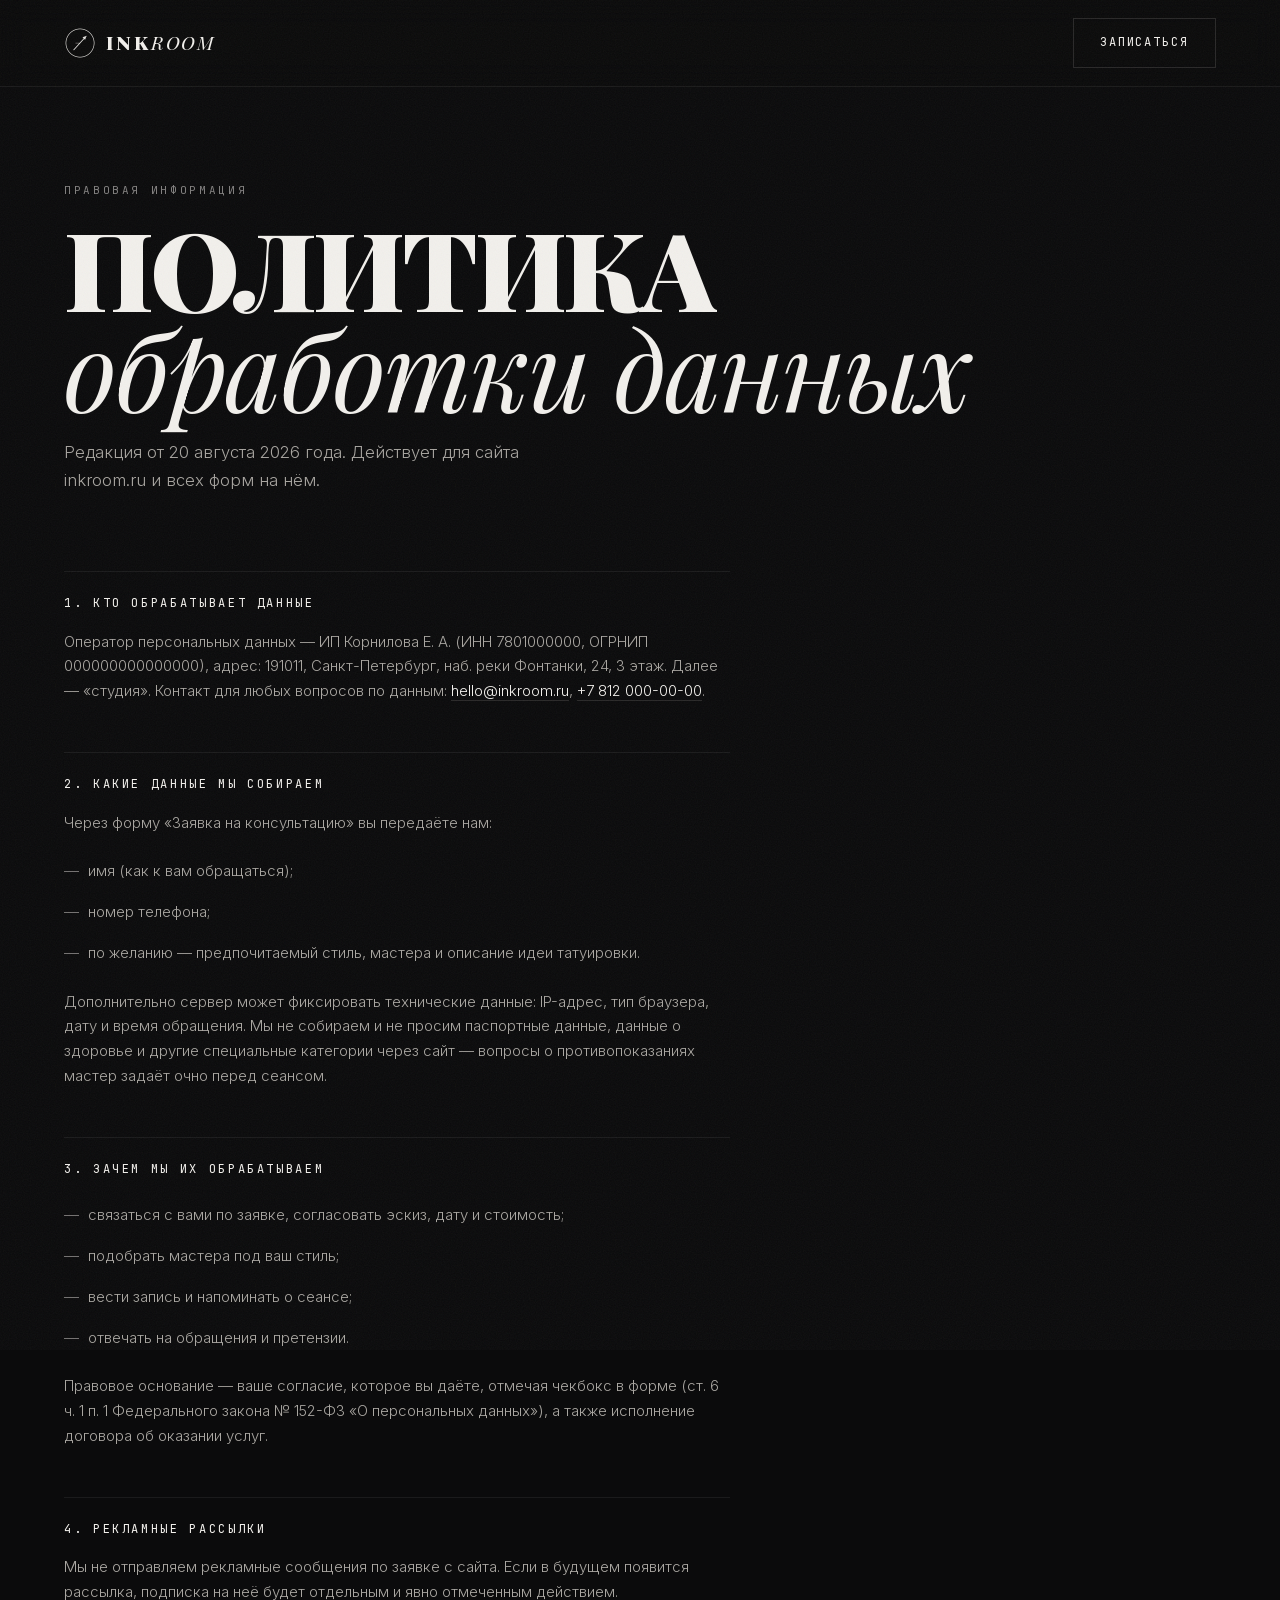
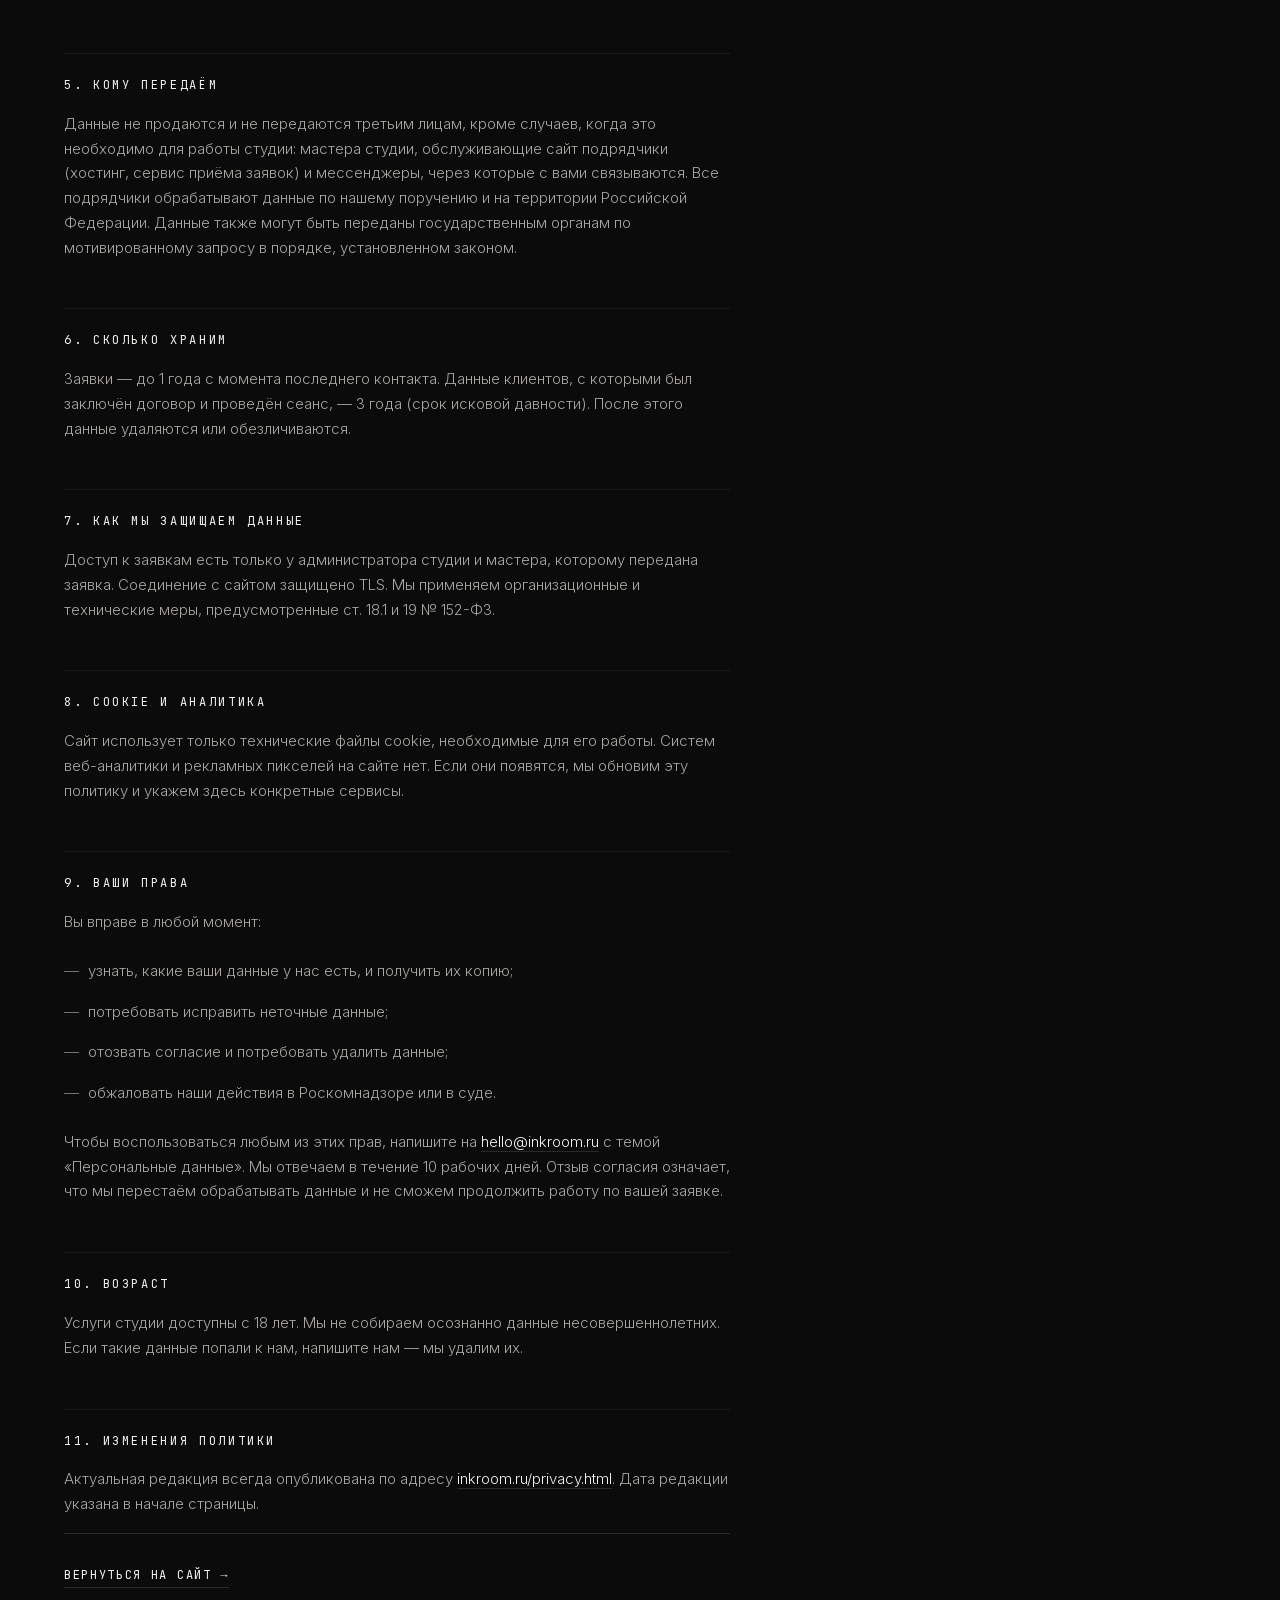
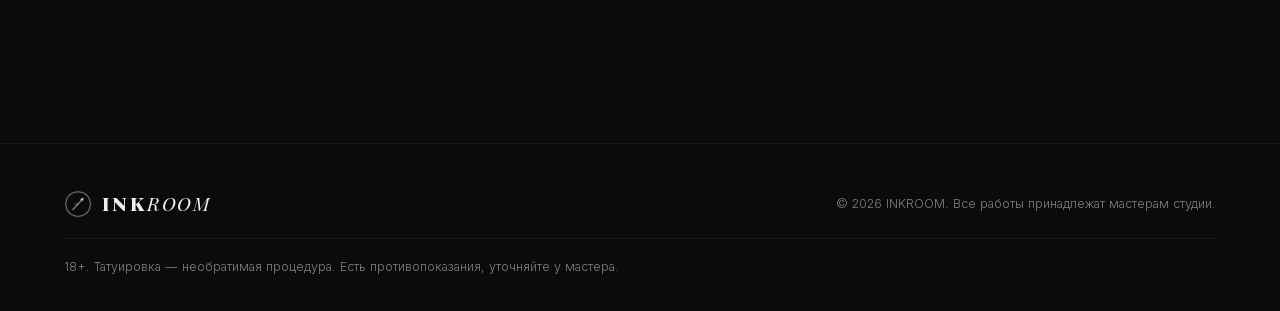
==== commit 896b18b3: "done" ====
--- a/privacy.html
+++ b/privacy.html
@@ -18,9 +18,9 @@
 <meta property="og:title" content="Политика обработки персональных данных — INKROOM">
 <meta property="og:description" content="Какие данные мы собираем через форму заявки, зачем, сколько храним и как отозвать согласие.">
 <meta property="og:image" content="https://inkroom.ru/images/hero.jpg">
-<link rel="preconnect" href="https://fonts.googleapis.com">
-<link rel="preconnect" href="https://fonts.gstatic.com" crossorigin>
-<link href="https://fonts.googleapis.com/css2?family=Inter:wght@300;400;500&family=JetBrains+Mono&family=Playfair+Display:ital,wght@0,400;0,700;0,900;1,400&display=swap" rel="stylesheet">
+<!-- Шрифты локально: см. tools/build-fonts.py -->
+<link rel="preload" as="font" type="font/woff2" href="fonts/playfair-display-cyrillic.woff2" crossorigin>
+<link rel="stylesheet" href="fonts/fonts.css">
 <link rel="stylesheet" href="style.css">
 </head>
 <body>
--- a/fonts/fonts.css
+++ b/fonts/fonts.css
@@ -0,0 +1,162 @@
+/* Сгенерировано tools/build-fonts.py — вручную не править.
+   Подмножества: latin, cyrillic. */
+
+/* Inter 300 normal · cyrillic */
+@font-face{
+  font-family:'Inter';
+  font-style:normal;
+  font-weight:300;
+  font-display:swap;
+  src:url('inter-cyrillic.woff2') format('woff2');
+  unicode-range:U+0301, U+0400-045F, U+0490-0491, U+04B0-04B1, U+2116;
+}
+
+/* Inter 300 normal · latin */
+@font-face{
+  font-family:'Inter';
+  font-style:normal;
+  font-weight:300;
+  font-display:swap;
+  src:url('inter-latin.woff2') format('woff2');
+  unicode-range:U+0000-00FF, U+0131, U+0152-0153, U+02BB-02BC, U+02C6, U+02DA, U+02DC, U+0304, U+0308, U+0329, U+2000-206F, U+20AC, U+2122, U+2191, U+2193, U+2212, U+2215, U+FEFF, U+FFFD;
+}
+
+/* Inter 400 normal · cyrillic */
+@font-face{
+  font-family:'Inter';
+  font-style:normal;
+  font-weight:400;
+  font-display:swap;
+  src:url('inter-cyrillic.woff2') format('woff2');
+  unicode-range:U+0301, U+0400-045F, U+0490-0491, U+04B0-04B1, U+2116;
+}
+
+/* Inter 400 normal · latin */
+@font-face{
+  font-family:'Inter';
+  font-style:normal;
+  font-weight:400;
+  font-display:swap;
+  src:url('inter-latin.woff2') format('woff2');
+  unicode-range:U+0000-00FF, U+0131, U+0152-0153, U+02BB-02BC, U+02C6, U+02DA, U+02DC, U+0304, U+0308, U+0329, U+2000-206F, U+20AC, U+2122, U+2191, U+2193, U+2212, U+2215, U+FEFF, U+FFFD;
+}
+
+/* Inter 500 normal · cyrillic */
+@font-face{
+  font-family:'Inter';
+  font-style:normal;
+  font-weight:500;
+  font-display:swap;
+  src:url('inter-cyrillic.woff2') format('woff2');
+  unicode-range:U+0301, U+0400-045F, U+0490-0491, U+04B0-04B1, U+2116;
+}
+
+/* Inter 500 normal · latin */
+@font-face{
+  font-family:'Inter';
+  font-style:normal;
+  font-weight:500;
+  font-display:swap;
+  src:url('inter-latin.woff2') format('woff2');
+  unicode-range:U+0000-00FF, U+0131, U+0152-0153, U+02BB-02BC, U+02C6, U+02DA, U+02DC, U+0304, U+0308, U+0329, U+2000-206F, U+20AC, U+2122, U+2191, U+2193, U+2212, U+2215, U+FEFF, U+FFFD;
+}
+
+/* JetBrains Mono 400 normal · cyrillic */
+@font-face{
+  font-family:'JetBrains Mono';
+  font-style:normal;
+  font-weight:400;
+  font-display:swap;
+  src:url('jetbrains-mono-cyrillic.woff2') format('woff2');
+  unicode-range:U+0301, U+0400-045F, U+0490-0491, U+04B0-04B1, U+2116;
+}
+
+/* JetBrains Mono 400 normal · latin */
+@font-face{
+  font-family:'JetBrains Mono';
+  font-style:normal;
+  font-weight:400;
+  font-display:swap;
+  src:url('jetbrains-mono-latin.woff2') format('woff2');
+  unicode-range:U+0000-00FF, U+0131, U+0152-0153, U+02BB-02BC, U+02C6, U+02DA, U+02DC, U+0304, U+0308, U+0329, U+2000-206F, U+20AC, U+2122, U+2191, U+2193, U+2212, U+2215, U+FEFF, U+FFFD;
+}
+
+/* Playfair Display 400 italic · cyrillic */
+@font-face{
+  font-family:'Playfair Display';
+  font-style:italic;
+  font-weight:400;
+  font-display:swap;
+  src:url('playfair-display-italic-cyrillic.woff2') format('woff2');
+  unicode-range:U+0301, U+0400-045F, U+0490-0491, U+04B0-04B1, U+2116;
+}
+
+/* Playfair Display 400 italic · latin */
+@font-face{
+  font-family:'Playfair Display';
+  font-style:italic;
+  font-weight:400;
+  font-display:swap;
+  src:url('playfair-display-italic-latin.woff2') format('woff2');
+  unicode-range:U+0000-00FF, U+0131, U+0152-0153, U+02BB-02BC, U+02C6, U+02DA, U+02DC, U+0304, U+0308, U+0329, U+2000-206F, U+20AC, U+2122, U+2191, U+2193, U+2212, U+2215, U+FEFF, U+FFFD;
+}
+
+/* Playfair Display 400 normal · cyrillic */
+@font-face{
+  font-family:'Playfair Display';
+  font-style:normal;
+  font-weight:400;
+  font-display:swap;
+  src:url('playfair-display-cyrillic.woff2') format('woff2');
+  unicode-range:U+0301, U+0400-045F, U+0490-0491, U+04B0-04B1, U+2116;
+}
+
+/* Playfair Display 400 normal · latin */
+@font-face{
+  font-family:'Playfair Display';
+  font-style:normal;
+  font-weight:400;
+  font-display:swap;
+  src:url('playfair-display-latin.woff2') format('woff2');
+  unicode-range:U+0000-00FF, U+0131, U+0152-0153, U+02BB-02BC, U+02C6, U+02DA, U+02DC, U+0304, U+0308, U+0329, U+2000-206F, U+20AC, U+2122, U+2191, U+2193, U+2212, U+2215, U+FEFF, U+FFFD;
+}
+
+/* Playfair Display 700 normal · cyrillic */
+@font-face{
+  font-family:'Playfair Display';
+  font-style:normal;
+  font-weight:700;
+  font-display:swap;
+  src:url('playfair-display-cyrillic.woff2') format('woff2');
+  unicode-range:U+0301, U+0400-045F, U+0490-0491, U+04B0-04B1, U+2116;
+}
+
+/* Playfair Display 700 normal · latin */
+@font-face{
+  font-family:'Playfair Display';
+  font-style:normal;
+  font-weight:700;
+  font-display:swap;
+  src:url('playfair-display-latin.woff2') format('woff2');
+  unicode-range:U+0000-00FF, U+0131, U+0152-0153, U+02BB-02BC, U+02C6, U+02DA, U+02DC, U+0304, U+0308, U+0329, U+2000-206F, U+20AC, U+2122, U+2191, U+2193, U+2212, U+2215, U+FEFF, U+FFFD;
+}
+
+/* Playfair Display 900 normal · cyrillic */
+@font-face{
+  font-family:'Playfair Display';
+  font-style:normal;
+  font-weight:900;
+  font-display:swap;
+  src:url('playfair-display-cyrillic.woff2') format('woff2');
+  unicode-range:U+0301, U+0400-045F, U+0490-0491, U+04B0-04B1, U+2116;
+}
+
+/* Playfair Display 900 normal · latin */
+@font-face{
+  font-family:'Playfair Display';
+  font-style:normal;
+  font-weight:900;
+  font-display:swap;
+  src:url('playfair-display-latin.woff2') format('woff2');
+  unicode-range:U+0000-00FF, U+0131, U+0152-0153, U+02BB-02BC, U+02C6, U+02DA, U+02DC, U+0304, U+0308, U+0329, U+2000-206F, U+20AC, U+2122, U+2191, U+2193, U+2212, U+2215, U+FEFF, U+FFFD;
+}
--- a/style.css
+++ b/style.css
@@ -25,6 +25,10 @@
   --font-sans:"Inter","Helvetica Neue",Arial,sans-serif;
   --font-mono:"JetBrains Mono","SF Mono",Menlo,monospace;
 
+  /* «01 / 11» в шапках секций: значение проставляет JS по числу .sec-index,
+     здесь — только фолбэк на случай, если скрипт не загрузился */
+  --sec-total:"11";
+
   --pad:clamp(20px,5vw,72px);
   --maxw:1440px;
   --sec-y:clamp(72px,11vw,160px);
@@ -45,7 +49,10 @@
   -webkit-font-smoothing:antialiased;
 }
 img{max-width:100%;display:block;height:auto}
-/* <picture> не должен ломать layout: img остаётся прямым потомком грида/флекса */
+/* <picture> не должен ломать layout: img остаётся прямым потомком грида/флекса.
+   display:contents убирает элемент из дерева доступности (в старых Firefox/WebKit
+   это ломало элементы с собственной семантикой), но <picture> — обёртка без роли
+   и без ARIA: alt живёт на <img>, поэтому терять здесь нечего. */
 picture{display:contents}
 a{color:inherit;text-decoration:none}
 button{font:inherit;color:inherit;background:none;border:0;cursor:pointer}
@@ -74,6 +81,8 @@
 /* постоянный композитинг fixed-слоя 150%×150% на слабых телефонах не окупается */
 @media (max-width:640px),(prefers-reduced-data:reduce){
   .grain{animation:none;will-change:auto}
+  /* та же логика для бесконечной бегущей строки: вечная анимация греет GPU */
+  .marquee__track{animation:none;will-change:auto}
 }
 @keyframes grain{
   0%,100%{transform:translate(0,0)}
@@ -108,7 +117,7 @@
   display:block;font-family:var(--font-mono);font-size:11px;letter-spacing:.3em;
   color:var(--ink-3);margin-bottom:18px;
 }
-.sec-index::after{content:" / 11"}
+.sec-index::after{content:" / " var(--sec-total)}
 .sec-title{
   font-family:var(--font-display);
   font-weight:900;
@@ -181,6 +190,13 @@
   border-bottom-color:var(--line-2);
 }
 .header.is-hidden{transform:translateY(-100%);transition:transform .45s var(--ease)}
+/* backdrop-filter делает шапку containing block для position:fixed потомков —
+   раскрытое меню перестало бы быть полноэкранным и схлопнулось бы в её высоту.
+   Пока меню открыто, блюр и фон снимаем: под ними всё равно сплошной оверлей. */
+.header.has-menu,.header.has-menu.is-stuck{
+  background:transparent;border-bottom-color:transparent;
+  -webkit-backdrop-filter:none;backdrop-filter:none;
+}
 .header__inner{
   max-width:var(--maxw);margin:0 auto;
   padding:18px max(var(--pad),env(safe-area-inset-right)) 18px max(var(--pad),env(safe-area-inset-left));
@@ -206,8 +222,7 @@
 }
 .nav__list a:hover,.nav__list a.is-active{color:var(--ink)}
 .nav__list a:hover::after,.nav__list a.is-active::after{width:100%}
-.nav__cta{display:none}
-.header__cta{display:inline-flex}
+.header__cta{display:inline-flex;position:relative;z-index:101}
 
 .burger{display:none;width:44px;height:44px;position:relative}
 .burger span{
@@ -274,7 +289,7 @@
   letter-spacing:.3em;text-transform:uppercase;color:var(--ink-3);
   display:flex;align-items:center;gap:12px;
 }
-.hero__scroll span{width:1px;height:60px;background:linear-gradient(var(--ink-3),transparent);animation:scrollLine 2.4s var(--ease) infinite}
+.hero__scroll-line{width:1px;height:60px;background:linear-gradient(var(--ink-3),transparent);animation:scrollLine 2.4s var(--ease) infinite}
 @keyframes scrollLine{0%{transform:scaleY(.2);transform-origin:top}50%{transform:scaleY(1);transform-origin:top}51%{transform-origin:bottom}100%{transform:scaleY(.2);transform-origin:bottom}}
 
 /* ---------- Бегущая строка ---------- */
@@ -350,10 +365,10 @@
 }
 
 /* ---------- Портфолио ---------- */
-.filters{display:flex;flex-wrap:wrap;gap:10px;margin-bottom:34px}
-.filter{flex:0 0 auto}
+.filters-wrap{position:relative;margin-bottom:34px}
+.filters{display:flex;flex-wrap:wrap;gap:10px}
 .filter{
-  padding:10px 20px;border:1px solid var(--line);
+  flex:0 0 auto;padding:10px 20px;border:1px solid var(--line);
   font-family:var(--font-mono);font-size:11px;letter-spacing:.16em;text-transform:uppercase;
   color:var(--ink-2);transition:.35s var(--ease);
 }
@@ -372,6 +387,8 @@
 }
 .work--tall{grid-row:span 2;aspect-ratio:4/9}
 .work--wide{grid-column:span 2;aspect-ratio:8/5}
+.work__btn{position:absolute;inset:0;display:block;cursor:zoom-in}
+.work__btn:focus-visible{outline-offset:-4px}
 .work img{
   width:100%;height:100%;object-fit:cover;
   transition:transform 1.2s var(--ease),filter .6s var(--ease);
@@ -379,7 +396,8 @@
 }
 .work:hover img{transform:scale(1.07);filter:grayscale(0) brightness(1.03) contrast(1)}
 .work figcaption{
-  position:absolute;inset:auto 0 0 0;padding:20px;
+  /* подпись лежит поверх ссылки — клики должны проходить сквозь неё */
+  position:absolute;inset:auto 0 0 0;padding:20px;pointer-events:none;
   background:linear-gradient(transparent,rgba(11,11,12,.92));
   transform:translateY(12px);opacity:0;transition:.45s var(--ease);
 }
@@ -565,6 +583,8 @@
   text-transform:uppercase;color:var(--ink-3);
 }
 .field input,.field select,.field textarea{
+  /* запас снизу, чтобы кнопка «Отправить» не уезжала под экранную клавиатуру */
+  scroll-margin-block:100px 180px;
   width:100%;background:transparent;border:0;border-bottom:1px solid var(--line);
   color:var(--ink);font-family:var(--font-sans);font-size:16px;font-weight:300;
   padding:12px 0;transition:border-color .35s;border-radius:0;
@@ -576,13 +596,15 @@
   background-size:5px 5px,5px 5px;background-repeat:no-repeat;padding-right:28px;
 }
 .field select option{background:var(--bg-2);color:var(--ink)}
-.field input::placeholder,.field textarea::placeholder{color:var(--ink-3);opacity:.6}
+/* маска телефона в placeholder — значимая подсказка, а не декор:
+   держим полный контраст (opacity:1 нужен ещё и Firefox, у него свой .54) */
+.field input::placeholder,.field textarea::placeholder{color:var(--ink-3);opacity:1}
 .field input:focus,.field select:focus,.field textarea:focus{outline:none;border-bottom-color:var(--ink)}
-.field.has-error input,.field.has-error select,.field.has-error textarea{border-bottom-color:#c8615a}
-.field__err{font-family:var(--font-mono);font-size:10.5px;letter-spacing:.1em;color:#c8615a;min-height:14px}
+.field.has-error input,.field.has-error select,.field.has-error textarea{border-bottom-color:#eb857c}
+.field__err{font-family:var(--font-mono);font-size:10.5px;letter-spacing:.1em;color:#eb857c;min-height:14px}
 /* подсветка поля, заполненного из карточки мастера/тарифа: класс, чтобы не затирать .has-error */
 .field .is-flash{border-bottom-color:var(--ink);transition:border-color .3s}
-.field.has-error .is-flash{border-bottom-color:#c8615a}
+.field.has-error .is-flash{border-bottom-color:#eb857c}
 
 .check{flex-direction:row;align-items:flex-start;gap:12px;flex-wrap:wrap;padding-top:6px}
 .check input{width:18px;height:18px;flex:0 0 18px;accent-color:var(--ink);margin-top:2px}
@@ -594,10 +616,12 @@
 .check .field__err{flex-basis:100%}
 .form__submit{grid-column:1/-1;justify-self:start}
 .form__hint{grid-column:1/-1;margin:0;font-size:12.5px;color:var(--ink-3)}
-.form__success{
+.form__success,.form__error{
   grid-column:1/-1;margin:0;padding:18px 22px;border:1px solid var(--line);
   background:var(--bg-3);color:var(--ink);font-size:14.5px;
 }
+.form__error{border-color:#eb857c}
+.form__error a{color:var(--ink);border-bottom:1px solid var(--line)}
 
 /* ---------- Контакты ---------- */
 .contacts__grid{display:grid;grid-template-columns:repeat(4,1fr);gap:clamp(22px,3vw,44px);border-top:1px solid var(--line-2)}
@@ -635,6 +659,13 @@
   display:flex;flex-wrap:wrap;align-items:center;gap:18px 34px;justify-content:space-between;
 }
 .footer__copy,.footer__legal,.footer__credits{margin:0;font-size:12.5px;color:var(--ink-3)}
+.footer__nav{
+  display:flex;flex-wrap:wrap;gap:10px 22px;
+  font-family:var(--font-mono);font-size:11px;letter-spacing:.14em;
+  text-transform:uppercase;color:var(--ink-2);
+}
+.footer__nav a{border-bottom:1px solid transparent;transition:border-color .3s,color .3s}
+.footer__nav a:hover{color:var(--ink);border-bottom-color:var(--ink)}
 .footer__credits{flex-basis:100%;order:4;padding-top:6px}
 .footer__credits a{border-bottom:1px solid var(--line)}
 .footer__credits a:hover{color:var(--ink);border-color:var(--ink)}
@@ -663,7 +694,10 @@
   display:grid;place-items:center;font-size:18px;transition:.3s;
 }
 .lightbox__nav:hover,.lightbox__close:hover{background:var(--ink);color:var(--bg)}
-body.no-scroll{overflow:hidden}
+/* overflow:hidden на body в мобильном Safari скролл не блокирует — страница
+   продолжает ехать под модалкой. Фиксируем body и компенсируем сдвиг: сам
+   scrollY сохраняет и возвращает JS (см. lockScroll в script.js). */
+body.no-scroll{position:fixed;left:0;right:0;width:100%;overflow:hidden}
 
 /* ---------- Правовая страница ---------- */
 .legal{padding-top:calc(var(--sec-y) + 40px)}
@@ -687,21 +721,6 @@
 
 /* ---------- 6. Адаптив ---------- */
 @media (max-width:1180px){
-  /* 10 пунктов меню + логотип + CTA перестают помещаться в строку раньше, чем на 980 */
-  .nav{
-    position:fixed;inset:0;background:var(--bg);flex-direction:column;
-    justify-content:center;gap:40px;transform:translateY(-100%);
-    transition:transform .55s var(--ease);z-index:99;
-    overflow-y:auto;padding:96px max(24px,env(safe-area-inset-left)) 48px;
-  }
-  .nav.is-open{transform:none}
-  .nav__list{flex-direction:column;text-align:center;gap:20px}
-  .nav__list a{font-size:15px;letter-spacing:.2em}
-  .nav__cta{display:inline-flex}
-  .header__cta{display:none}
-  .burger{display:block;z-index:101}
-  .logo{position:relative;z-index:101}
-
   .masters__grid{grid-template-columns:repeat(2,1fr);gap:34px}
   .steps{grid-template-columns:repeat(2,1fr)}
   .style-row{grid-template-columns:60px 1fr auto;grid-template-areas:"num name tag" ". desc desc"}
@@ -714,6 +733,23 @@
 }
 
 @media (max-width:980px){
+  /* шесть пунктов меню + логотип + CTA перестают помещаться в строку */
+  .nav{
+    position:fixed;inset:0;background:var(--bg);flex-direction:column;
+    justify-content:center;gap:40px;transform:translateY(-100%);
+    transition:transform .55s var(--ease);z-index:99;
+    overflow-y:auto;
+    padding:96px max(24px,env(safe-area-inset-right)) 48px max(24px,env(safe-area-inset-left));
+  }
+  .nav.is-open{transform:none}
+  .nav__list{flex-direction:column;text-align:center;gap:20px}
+  .nav__list a{font-size:15px;letter-spacing:.2em}
+  .burger{display:block;z-index:101}
+  .logo{position:relative;z-index:101}
+  /* CTA остаётся в шапке и над раскрытым меню — но компактнее */
+  .header__inner{gap:14px}
+  .header__cta{padding:11px 16px;font-size:10px;letter-spacing:.12em}
+
   .about__grid,.consult__grid,.prep__cols{grid-template-columns:1fr}
   .gallery{grid-template-columns:repeat(2,1fr)}
   .work--wide{grid-column:span 2}
@@ -733,6 +769,9 @@
 
 @media (max-width:640px){
   .hero{min-height:92vh;min-height:92svh;padding-block:120px 24px}
+  /* логотип + CTA + бургер должны уложиться в 360px без переполнения */
+  .logo__text{font-size:17px;letter-spacing:.12em}
+  .header__cta{padding:10px 14px;font-size:9.5px;letter-spacing:.1em}
   /* сетка 2×2 и её разделители задаются с 820px — см. блок выше */
 
   /* шесть фильтров в три ряда съедали экран: одна строка с горизонтальным скроллом */
@@ -744,6 +783,16 @@
   }
   .filters::-webkit-scrollbar{display:none}
   .filter{scroll-snap-align:start}
+  /* градиент у правого края: иначе не видно, что за «Fine Line» есть ещё стили.
+     Класс вешает JS — он же знает, доехали ли до конца списка */
+  .filters-wrap::after{
+    content:"";position:absolute;z-index:2;pointer-events:none;
+    top:0;bottom:0;right:calc(-1 * max(var(--pad),env(safe-area-inset-right)));
+    width:64px;background:linear-gradient(90deg,rgba(11,11,12,0),var(--bg));
+    opacity:0;transition:opacity .3s var(--ease);
+  }
+  .filters-wrap.is-scrollable::after{opacity:1}
+  .filters-wrap.is-scroll-end::after{opacity:0}
   /* цена стиля уходит под заголовок, чтобы не жать описание */
   .style-row{grid-template-columns:42px 1fr;grid-template-areas:"num name" ". tag" ". desc";row-gap:6px}
   .style-row__tag{text-align:left}
@@ -770,6 +819,17 @@
   .lightbox__nav--next{right:10px}
 }
 
+/* Galaxy Fold и прочие 320px: минимумы clamp() ещё великоваты */
+@media (max-width:380px){
+  .header__inner{gap:10px;padding-block:14px}
+  .logo__mark{width:26px;height:26px}
+  .logo__text{font-size:15px;letter-spacing:.08em}
+  .header__cta{padding:9px 10px;font-size:9px;letter-spacing:.06em}
+  .hero__title{font-size:clamp(38px,11.5vw,52px)}
+  .sec-title{font-size:clamp(30px,8.5vw,38px)}
+  .stat__num{font-size:clamp(22px,7vw,26px)}
+}
+
 @media (prefers-reduced-motion:reduce){
   *,*::before,*::after{animation-duration:.001ms!important;animation-iteration-count:1!important;transition-duration:.001ms!important}
   html{scroll-behavior:auto}
